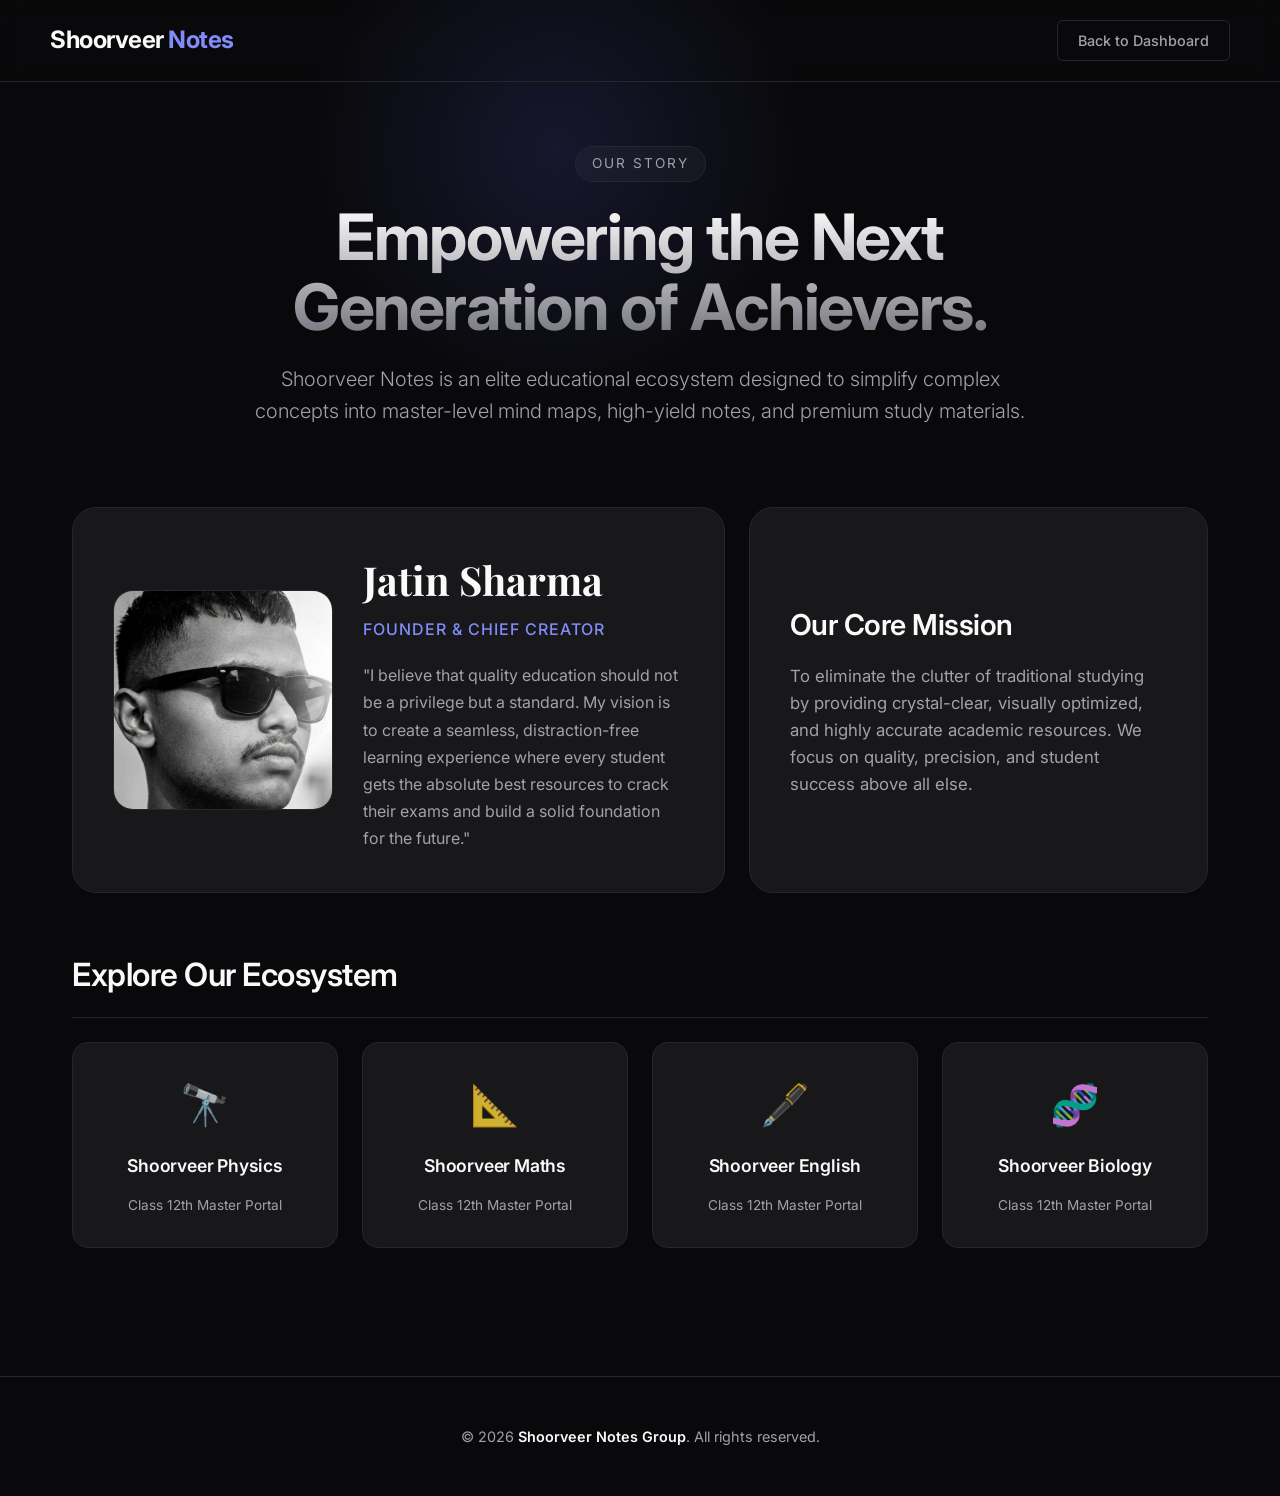
==== about.html @ 29ee73a9 "Add About Us page with layout and styles This file contains the HTML structure and styling for the A" ====
<!DOCTYPE html>
<html lang="en">
<head>
    <meta charset="UTF-8">
    <meta name="viewport" content="width=device-width, initial-scale=1.0">
    <title>About Us | Shoorveer Notes</title>
    <link href="https://fonts.googleapis.com/css2?family=Inter:wght@300;400;500;600;700&family=Playfair+Display:ital,wght@0,600;1,600&display=swap" rel="stylesheet">
    <style>
        :root {
            --bg-main: #09090b; /* Deep Zinc Dark */
            --bg-card: #18181b; /* Lighter Zinc for cards */
            --border-color: #27272a;
            --text-primary: #fafafa;
            --text-secondary: #a1a1aa;
            --accent-glow: rgba(99, 102, 241, 0.15); /* Soft Indigo Glow */
            --accent-color: #818cf8;
        }

        * {
            margin: 0;
            padding: 0;
            box-sizing: border-box;
            font-family: 'Inter', sans-serif;
        }

        body {
            background-color: var(--bg-main);
            color: var(--text-primary);
            line-height: 1.6;
            overflow-x: hidden;
            position: relative;
        }

        /* Subtle Corporate Background Glow */
        body::before {
            content: '';
            position: absolute;
            top: -10%; left: 20%;
            width: 600px; height: 600px;
            background: radial-gradient(circle, var(--accent-glow) 0%, transparent 60%);
            z-index: -1;
            pointer-events: none;
        }

        /* Navbar */
        nav {
            width: 100%;
            padding: 20px 50px;
            display: flex;
            justify-content: space-between;
            align-items: center;
            border-bottom: 1px solid var(--border-color);
            backdrop-filter: blur(10px);
            position: sticky;
            top: 0;
            z-index: 100;
        }

        .nav-logo {
            font-size: 1.5rem;
            font-weight: 700;
            letter-spacing: -0.5px;
            color: var(--text-primary);
            text-decoration: none;
        }

        .nav-logo span {
            color: var(--accent-color);
        }

        .back-btn {
            padding: 8px 20px;
            background: transparent;
            border: 1px solid var(--border-color);
            color: var(--text-secondary);
            border-radius: 6px;
            text-decoration: none;
            font-size: 0.9rem;
            font-weight: 500;
            transition: all 0.3s ease;
        }

        .back-btn:hover {
            background: var(--text-primary);
            color: var(--bg-main);
        }

        /* Main Container */
        .container {
            max-width: 1200px;
            margin: 0 auto;
            padding: 4rem 2rem;
        }

        /* Hero Section */
        .about-hero {
            text-align: center;
            max-width: 800px;
            margin: 0 auto 5rem auto;
        }

        .hero-badge {
            display: inline-block;
            padding: 6px 16px;
            background: rgba(255, 255, 255, 0.03);
            border: 1px solid var(--border-color);
            border-radius: 100px;
            font-size: 0.85rem;
            color: var(--text-secondary);
            margin-bottom: 20px;
            text-transform: uppercase;
            letter-spacing: 2px;
        }

        .about-hero h1 {
            font-size: 4rem;
            font-weight: 700;
            letter-spacing: -1.5px;
            line-height: 1.1;
            margin-bottom: 20px;
            background: linear-gradient(180deg, #fff, #71717a);
            -webkit-background-clip: text;
            -webkit-text-fill-color: transparent;
        }

        .about-hero p {
            font-size: 1.25rem;
            color: var(--text-secondary);
            font-weight: 300;
        }

        /* Bento Grid Layout */
        .bento-grid {
            display: grid;
            grid-template-columns: repeat(12, 1fr);
            gap: 24px;
        }

        .bento-card {
            background: var(--bg-card);
            border: 1px solid var(--border-color);
            border-radius: 24px;
            padding: 40px;
            transition: transform 0.3s ease, border-color 0.3s ease;
            position: relative;
            overflow: hidden;
        }

        .bento-card:hover {
            border-color: #3f3f46;
            transform: translateY(-5px);
        }

        /* Founder Card (Takes 7 columns) */
        .founder-card {
            grid-column: span 7;
            display: flex;
            align-items: center;
            gap: 30px;
        }

        .founder-img-wrapper {
            flex-shrink: 0;
            width: 220px;
            height: 220px;
            border-radius: 20px;
            overflow: hidden;
            border: 1px solid var(--border-color);
        }

        .founder-img {
            width: 100%;
            height: 100%;
            object-fit: cover;
            filter: grayscale(20%);
            transition: filter 0.5s ease, transform 0.5s ease;
        }

        .founder-card:hover .founder-img {
            filter: grayscale(0%);
            transform: scale(1.05);
        }

        .founder-info h2 {
            font-family: 'Playfair Display', serif;
            font-size: 2.5rem;
            margin-bottom: 5px;
            color: var(--text-primary);
        }

        .founder-title {
            color: var(--accent-color);
            font-weight: 500;
            font-size: 1rem;
            margin-bottom: 20px;
            letter-spacing: 1px;
            text-transform: uppercase;
        }

        .founder-desc {
            color: var(--text-secondary);
            font-size: 1rem;
            line-height: 1.7;
        }

        /* Mission Card (Takes 5 columns) */
        .mission-card {
            grid-column: span 5;
            display: flex;
            flex-direction: column;
            justify-content: center;
        }

        .mission-card h3 {
            font-size: 1.8rem;
            margin-bottom: 15px;
            font-weight: 600;
            letter-spacing: -0.5px;
        }

        .mission-card p {
            color: var(--text-secondary);
            font-size: 1.05rem;
        }

        /* Ecosystem Section */
        .ecosystem-header {
            grid-column: span 12;
            margin-top: 2rem;
            padding-bottom: 1rem;
            border-bottom: 1px solid var(--border-color);
            display: flex;
            justify-content: space-between;
            align-items: flex-end;
        }

        .ecosystem-header h3 {
            font-size: 2rem;
            font-weight: 600;
            letter-spacing: -0.5px;
        }

        /* Links Cards */
        .link-card {
            grid-column: span 3;
            background: var(--bg-card);
            border: 1px solid var(--border-color);
            border-radius: 16px;
            padding: 30px 20px;
            text-decoration: none;
            color: var(--text-primary);
            text-align: center;
            transition: all 0.3s ease;
            display: flex;
            flex-direction: column;
            align-items: center;
            justify-content: center;
            gap: 15px;
        }

        .link-card:hover {
            background: #27272a;
            border-color: var(--accent-color);
        }

        .link-icon {
            font-size: 2.5rem;
            opacity: 0.8;
            transition: transform 0.3s ease;
        }

        .link-card:hover .link-icon {
            transform: scale(1.1);
            opacity: 1;
        }

        .link-title {
            font-weight: 600;
            font-size: 1.1rem;
            letter-spacing: -0.2px;
        }

        .link-subtitle {
            font-size: 0.85rem;
            color: var(--text-secondary);
        }

        /* Footer */
        footer {
            text-align: center;
            padding: 3rem 2rem;
            color: var(--text-secondary);
            font-size: 0.9rem;
            border-top: 1px solid var(--border-color);
            margin-top: 4rem;
        }

        footer span {
            color: var(--text-primary);
            font-weight: 600;
        }

        /* Responsive */
        @media (max-width: 1024px) {
            .founder-card { grid-column: span 12; }
            .mission-card { grid-column: span 12; }
            .link-card { grid-column: span 6; }
        }

        @media (max-width: 768px) {
            .about-hero h1 { font-size: 2.8rem; }
            .founder-card { flex-direction: column; text-align: center; }
            .link-card { grid-column: span 12; }
        }
    </style>
</head>
<body>

    <nav>
        <a href="index.html" class="nav-logo">Shoorveer <span>Notes</span></a>
        <a href="index.html" class="back-btn">Back to Dashboard</a>
    </nav>

    <div class="container">
        
        <!-- Hero Section -->
        <div class="about-hero">
            <div class="hero-badge">Our Story</div>
            <h1>Empowering the Next Generation of Achievers.</h1>
            <p>Shoorveer Notes is an elite educational ecosystem designed to simplify complex concepts into master-level mind maps, high-yield notes, and premium study materials.</p>
        </div>

        <!-- Bento Grid -->
        <div class="bento-grid">
            
            <!-- Founder Card -->
            <div class="bento-card founder-card">
                <div class="founder-img-wrapper">
                    <img src="1473.jpg" alt="Jatin Sharma" class="founder-img">
                </div>
                <div class="founder-info">
                    <h2>Jatin Sharma</h2>
                    <div class="founder-title">Founder & Chief Creator</div>
                    <p class="founder-desc">
                        "I believe that quality education should not be a privilege but a standard. My vision is to create a seamless, distraction-free learning experience where every student gets the absolute best resources to crack their exams and build a solid foundation for the future."
                    </p>
                </div>
            </div>

            <!-- Mission Card -->
            <div class="bento-card mission-card">
                <h3>Our Core Mission</h3>
                <p>To eliminate the clutter of traditional studying by providing crystal-clear, visually optimized, and highly accurate academic resources. We focus on quality, precision, and student success above all else.</p>
            </div>

            <!-- Ecosystem Header -->
            <div class="ecosystem-header">
                <h3>Explore Our Ecosystem</h3>
            </div>

            <!-- Link Cards (The 4 Websites) -->
            <a href="https://your-physics-link.com" class="link-card">
                <div class="link-icon">🔭</div>
                <div class="link-title">Shoorveer Physics</div>
                <div class="link-subtitle">Class 12th Master Portal</div>
            </a>

            <a href="https://your-maths-link.com" class="link-card">
                <div class="link-icon">📐</div>
                <div class="link-title">Shoorveer Maths</div>
                <div class="link-subtitle">Class 12th Master Portal</div>
            </a>

            <a href="https://your-english-link.com" class="link-card">
                <div class="link-icon">🖋️</div>
                <div class="link-title">Shoorveer English</div>
                <div class="link-subtitle">Class 12th Master Portal</div>
            </a>

            <a href="https://your-biology-link.com" class="link-card">
                <div class="link-icon">🧬</div>
                <div class="link-title">Shoorveer Biology</div>
                <div class="link-subtitle">Class 12th Master Portal</div>
            </a>

        </div>
    </div>

    <footer>
        &copy; 2026 <span>Shoorveer Notes Group</span>. All rights reserved.<br>
        </footer>

</body>
</html>
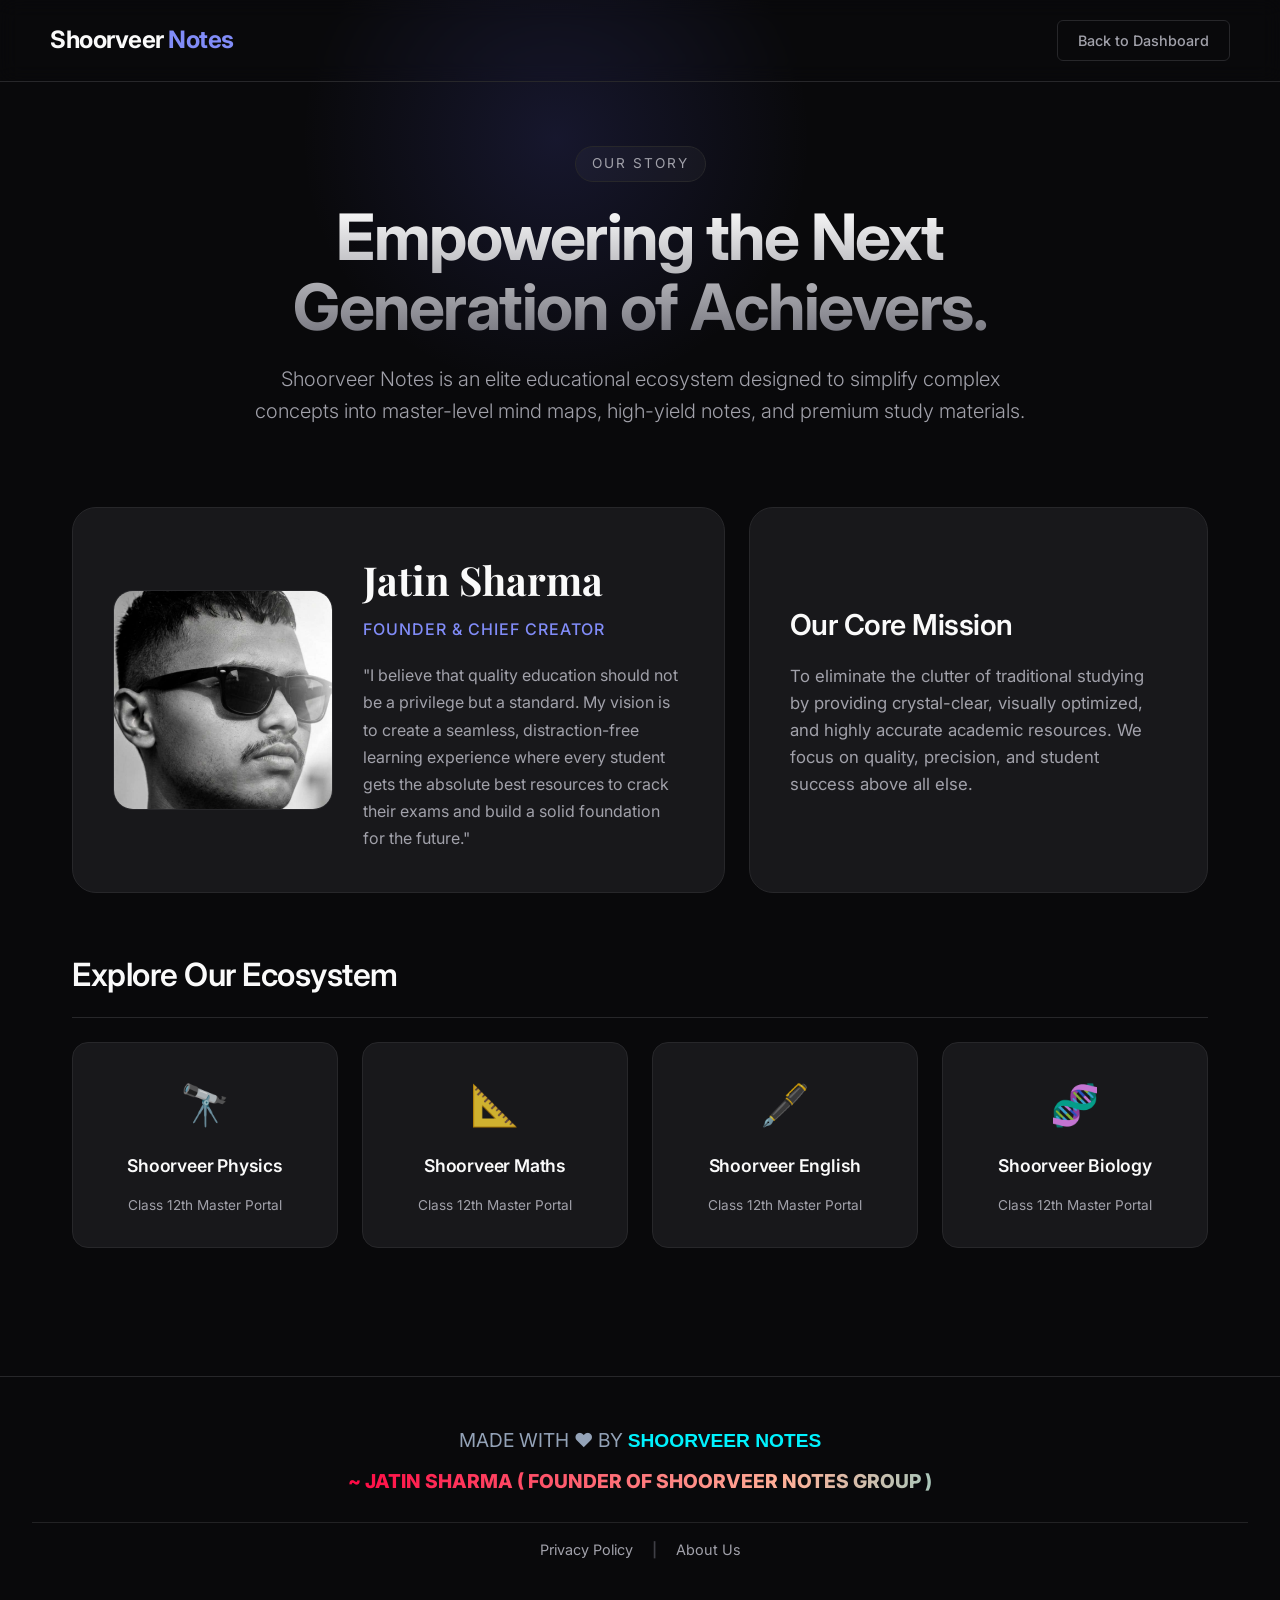
==== commit 4ddd9e93: "Enhance footer with founder details and links Added a custom footer with founder information and lin" ====
--- a/about.html
+++ b/about.html
@@ -386,9 +386,24 @@
         </div>
     </div>
 
-    <footer>
-        &copy; 2026 <span>Shoorveer Notes Group</span>. All rights reserved.<br>
-        </footer>
+        <footer>
+        <div class="made-by" style="font-size: 1.2rem; color: #94a3b8; margin-bottom: 10px;">
+            MADE WITH ❤️ BY <span style="color: #00f2fe; font-weight: 800; font-family: 'Orbitron', sans-serif;">SHOORVEER NOTES</span>
+        </div>
+        <div class="founder-sign" style="font-size: 1.2rem; font-weight: 800; text-transform: uppercase; background: linear-gradient(90deg, #ff0844, #ffb199, #00f2fe, #4facfe, #ff0844); background-size: 300%; -webkit-background-clip: text; -webkit-text-fill-color: transparent; animation: shine 5s linear infinite; display: inline-block;">
+            ~ Jatin Sharma ( Founder of Shoorveer Notes Group )
+        </div>
+        
+        <!-- Footer Links (Privacy Policy & About Us) -->
+        <div style="margin-top: 25px; padding-top: 15px; border-top: 1px solid rgba(255, 255, 255, 0.1);">
+            <a href="privacy-policy.html" style="color: #a1a1aa; text-decoration: none; font-size: 0.9rem; margin: 0 15px; transition: color 0.3s ease;" onmouseover="this.style.color='#00f2fe'" onmouseout="this.style.color='#a1a1aa'">Privacy Policy</a>
+            
+            <span style="color: #3f3f46;">|</span>
+            
+            <a href="about.html" style="color: #a1a1aa; text-decoration: none; font-size: 0.9rem; margin: 0 15px; transition: color 0.3s ease;" onmouseover="this.style.color='#00f2fe'" onmouseout="this.style.color='#a1a1aa'">About Us</a>
+        </div>
+    </footer>
+
 
 </body>
 </html>
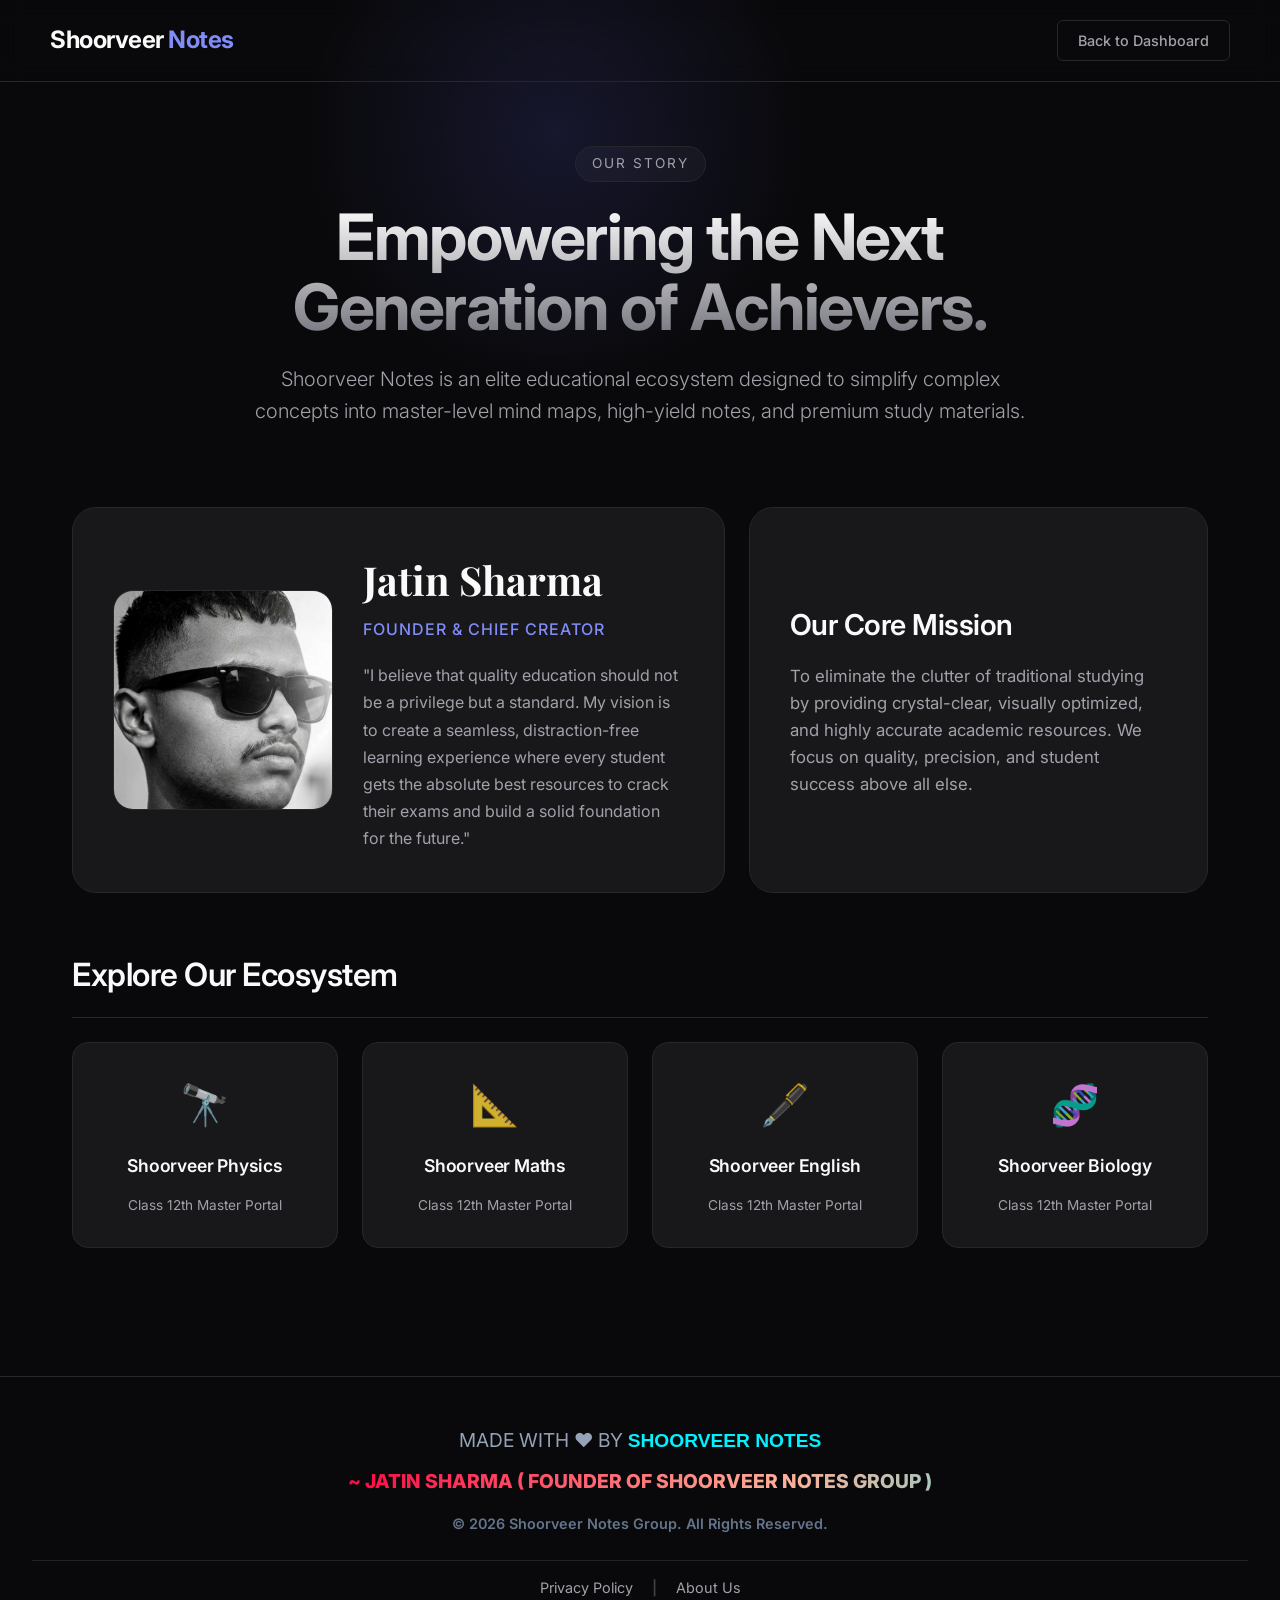
==== commit 59c59d53: "Add copyright notice to about.html Added copyright notice for 2026 Shoorveer Notes Group." ====
--- a/about.html
+++ b/about.html
@@ -393,7 +393,11 @@
         <div class="founder-sign" style="font-size: 1.2rem; font-weight: 800; text-transform: uppercase; background: linear-gradient(90deg, #ff0844, #ffb199, #00f2fe, #4facfe, #ff0844); background-size: 300%; -webkit-background-clip: text; -webkit-text-fill-color: transparent; animation: shine 5s linear infinite; display: inline-block;">
             ~ Jatin Sharma ( Founder of Shoorveer Notes Group )
         </div>
-        
+      
+        <div style="margin-top: 15px; color: #64748b; font-size: 0.9rem; font-weight: 600;">
+            &copy; 2026 Shoorveer Notes Group. All Rights Reserved.
+        </div>
+            
         <!-- Footer Links (Privacy Policy & About Us) -->
         <div style="margin-top: 25px; padding-top: 15px; border-top: 1px solid rgba(255, 255, 255, 0.1);">
             <a href="privacy-policy.html" style="color: #a1a1aa; text-decoration: none; font-size: 0.9rem; margin: 0 15px; transition: color 0.3s ease;" onmouseover="this.style.color='#00f2fe'" onmouseout="this.style.color='#a1a1aa'">Privacy Policy</a>
